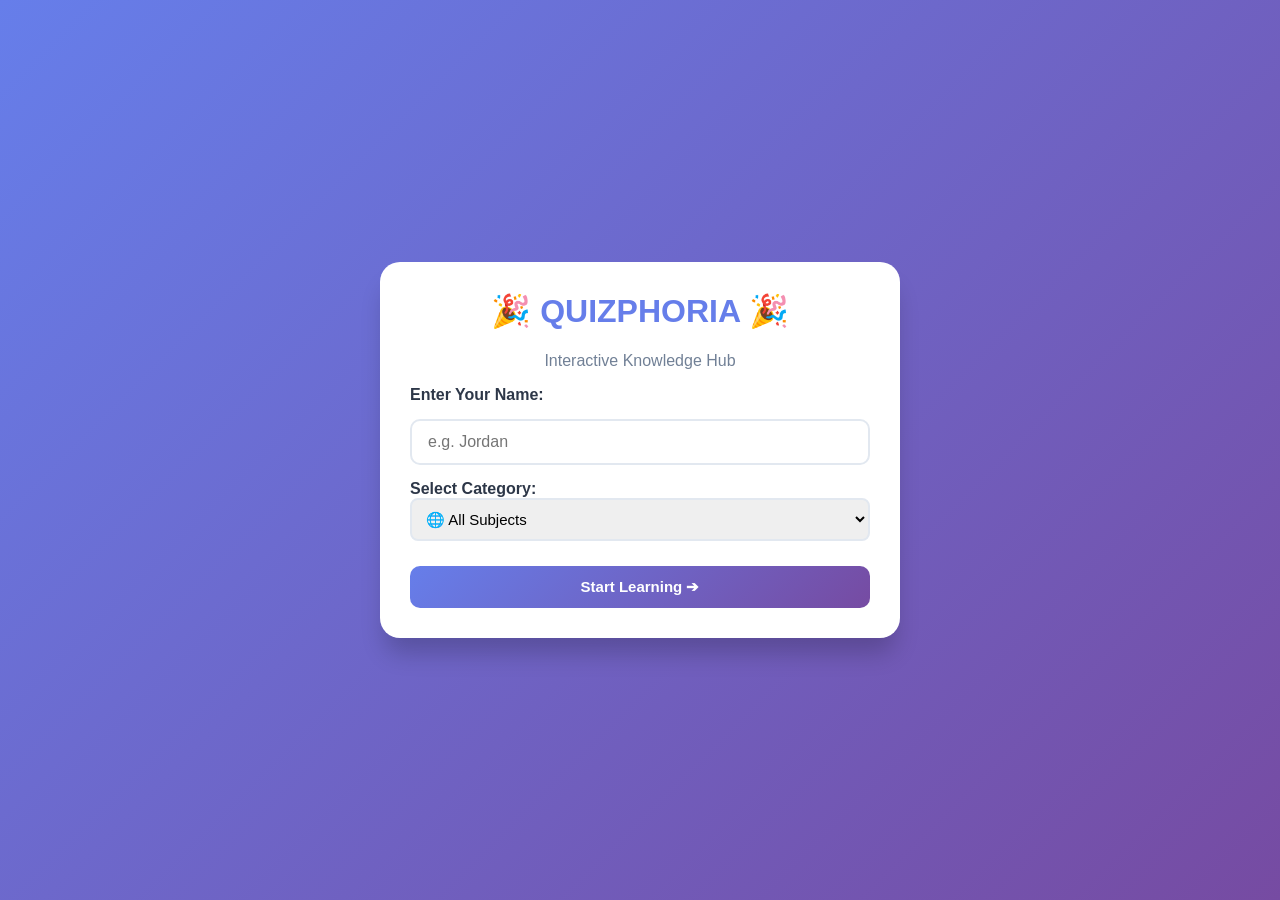
==== index.html @ 2cce536d "feat: initial commit for Quizphoria Learning Hub" ====
<!DOCTYPE html>
<html lang="en">
<head>
  <meta charset="UTF-8">
  <title>Quizphoria Learning Hub</title>
  <style>
    body {
      font-family: 'Segoe UI', Tahoma, Geneva, Verdana, sans-serif;
      background: linear-gradient(135deg, #667eea 0%, #764ba2 100%);
      display: flex;
      justify-content: center;
      align-items: center;
      min-height: 100vh;
      margin: 0;
      color: #2d3748;
    }
    .card {
      background: #ffffff;
      border-radius: 20px;
      box-shadow: 0 20px 25px -5px rgba(0,0,0,0.2);
      padding: 30px;
      max-width: 520px;
      width: 90%;
      box-sizing: border-box;
    }
    .header {
      display: flex;
      justify-content: space-between;
      align-items: center;
      margin-bottom: 15px;
    }
    .category-badge {
      background: #ebf8ff;
      color: #3182ce;
      font-size: 13px;
      font-weight: 700;
      padding: 6px 14px;
      border-radius: 20px;
      text-transform: uppercase;
    }
    .timer-badge {
      background: #fff5f5;
      color: #e53e3e;
      font-size: 14px;
      font-weight: 800;
      padding: 6px 14px;
      border-radius: 20px;
      border: 1px solid #feb2b2;
    }
    .progress-bar {
      height: 8px;
      background: #edf2f7;
      border-radius: 10px;
      overflow: hidden;
      margin-bottom: 20px;
    }
    .progress-fill {
      height: 100%;
      background: linear-gradient(90deg, #4299e1, #667eea);
      transition: width 0.3s;
    }
    .input-box {
      width: 100%;
      padding: 12px 16px;
      border: 2px solid #e2e8f0;
      border-radius: 10px;
      font-size: 16px;
      box-sizing: border-box;
      margin: 15px 0;
      outline: none;
    }
    .input-box:focus { border-color: #667eea; }
    .hint-box {
      background: #f7fafc;
      border-left: 4px solid #ecc94b;
      padding: 10px 14px;
      border-radius: 6px;
      font-size: 13.5px;
      color: #744210;
      margin-bottom: 15px;
    }
    .btn {
      background: linear-gradient(135deg, #667eea 0%, #764ba2 100%);
      color: white;
      border: none;
      padding: 12px 20px;
      border-radius: 10px;
      font-size: 15px;
      font-weight: 700;
      cursor: pointer;
      width: 100%;
      margin-top: 10px;
    }
    .prize-badge {
      background: linear-gradient(135deg, #ffed4a 0%, #ffb100 100%);
      color: #744210;
      font-weight: bold;
      padding: 12px;
      border-radius: 50px;
      text-align: center;
      margin: 15px 0;
    }
    .result-item {
      padding: 10px;
      border-radius: 8px;
      margin-bottom: 10px;
      font-size: 14px;
    }
    .correct-item { background: #f0fff4; border: 1px solid #c6f6d5; }
    .wrong-item { background: #fff5f5; border: 1px solid #fed7d7; }
    select {
      width: 100%;
      padding: 10px;
      border-radius: 8px;
      border: 2px solid #e2e8f0;
      margin-bottom: 15px;
      font-size: 15px;
    }
  </style>
</head>
<body>

  <div class="card" id="app"></div>

  <script>
    let questions = [];
    let currentIndex = 0;
    let userAnswers = [];
    let selectedCategory = 'All';
    let playerName = '';
    let timerInterval = null;
    let timeLeft = 10;

    function renderStart() {
      document.getElementById('app').innerHTML = `
        <h1 style="text-align: center; color: #667eea; margin-top:0;">🎉 QUIZPHORIA 🎉</h1>
        <p style="text-align: center; color: #718096;">Interactive Knowledge Hub</p>

        <label><b>Enter Your Name:</b></label>
        <input type="text" id="pName" class="input-box" placeholder="e.g. Jordan" value="${playerName}">

        <label><b>Select Category:</b></label>
        <select id="catSelect">
          <option value="All">🌐 All Subjects</option>
          <option value="Science">🧪 Science</option>
          <option value="Tech">💻 Tech & Coding</option>
          <option value="Math">🔢 Math</option>
        </select>

        <button class="btn" onclick="startQuiz()">Start Learning ➔</button>
      `;
    }

    async function startQuiz() {
      playerName = document.getElementById('pName').value || 'Anonymous Student';
      selectedCategory = document.getElementById('catSelect').value;

      const res = await fetch(`/api/questions?category=${selectedCategory}`);
      questions = await res.json();

      if (!questions || questions.length === 0) {
        alert('No questions found for this category!');
        return;
      }

      currentIndex = 0;
      userAnswers = [];
      renderQuestion();
    }

    function renderQuestion() {
      clearInterval(timerInterval);
      timeLeft = 10;

      if (currentIndex >= questions.length) {
        submitQuiz();
        return;
      }

      const q = questions[currentIndex];
      const progressPct = ((currentIndex) / questions.length) * 100;

      document.getElementById('app').innerHTML = `
        <div class="header">
          <span class="category-badge">${q.category}</span>
          <span class="timer-badge" id="timer">⏱️ 00:10</span>
        </div>

        <div class="progress-bar">
          <div class="progress-fill" style="width: ${progressPct}%"></div>
        </div>

        <h3>Question ${currentIndex + 1} of ${questions.length}</h3>
        <p style="font-size: 16px; line-height: 1.4;">${q.question}</p>

        <input type="text" id="ansInput" class="input-box" placeholder="Type your answer here..." autofocus>

        <div class="hint-box">💡 <b>Hint:</b> ${q.hint}</div>

        <button class="btn" onclick="nextQuestion()">Next Question ➔</button>
      `;

      document.getElementById('ansInput').addEventListener('keypress', function (e) {
        if (e.key === 'Enter') nextQuestion();
      });

      timerInterval = setInterval(() => {
        timeLeft--;
        document.getElementById('timer').innerText = `⏱️ 00:0${timeLeft}`;
        if (timeLeft <= 0) {
          clearInterval(timerInterval);
          nextQuestion();
        }
      }, 1000);
    }

    function nextQuestion() {
      clearInterval(timerInterval);
      const inputEl = document.getElementById('ansInput');
      const val = inputEl ? inputEl.value : '';
      userAnswers.push(val);
      currentIndex++;
      renderQuestion();
    }

    async function submitQuiz() {
      document.getElementById('app').innerHTML = `<h2 style="text-align: center;">Calculating Score...</h2>`;

      const res = await fetch('/api/submit', {
        method: 'POST',
        headers: { 'Content-Type': 'application/json' },
        body: JSON.stringify({
          playerName: playerName,
          answers: userAnswers,
          category: selectedCategory
        })
      });

      const data = await res.json();

      let resultsHTML = '';
      data.results.forEach((r, idx) => {
        resultsHTML += `
          <div class="result-item ${r.isCorrect ? 'correct-item' : 'wrong-item'}">
            <b>Q${idx + 1}: ${r.question}</b><br>
            Your answer: <i>${r.userAnswer || '(Timed out)'}</i> | Correct: <b>${r.correct}</b><br>
            <small>📖 ${r.explanation}</small>
          </div>
        `;
      });

      let leaderboardHTML = '';
      data.leaderboard.forEach((entry) => {
        leaderboardHTML += `<li><b>${entry.name}</b> - ${entry.score}/${entry.total} (${entry.date})</li>`;
      });

      document.getElementById('app').innerHTML = `
        <h2 style="text-align: center; margin-top:0;">🎯 QUIZ COMPLETE!</h2>
        <h1 style="text-align: center; color: #38a169; margin: 5px 0;">${data.score} / ${data.total}</h1>

        <div class="prize-badge">${data.prize}</div>

        <h3>Explanations:</h3>
        <div style="max-height: 180px; overflow-y: auto;">${resultsHTML}</div>

        <h3>🏆 Top Leaderboard:</h3>
        <ol style="font-size: 14px; padding-left: 20px;">${leaderboardHTML}</ol>

        <button class="btn" onclick="renderStart()">Take Another Quiz</button>
      `;
    }

    renderStart();
  </script>
</body>
</html>
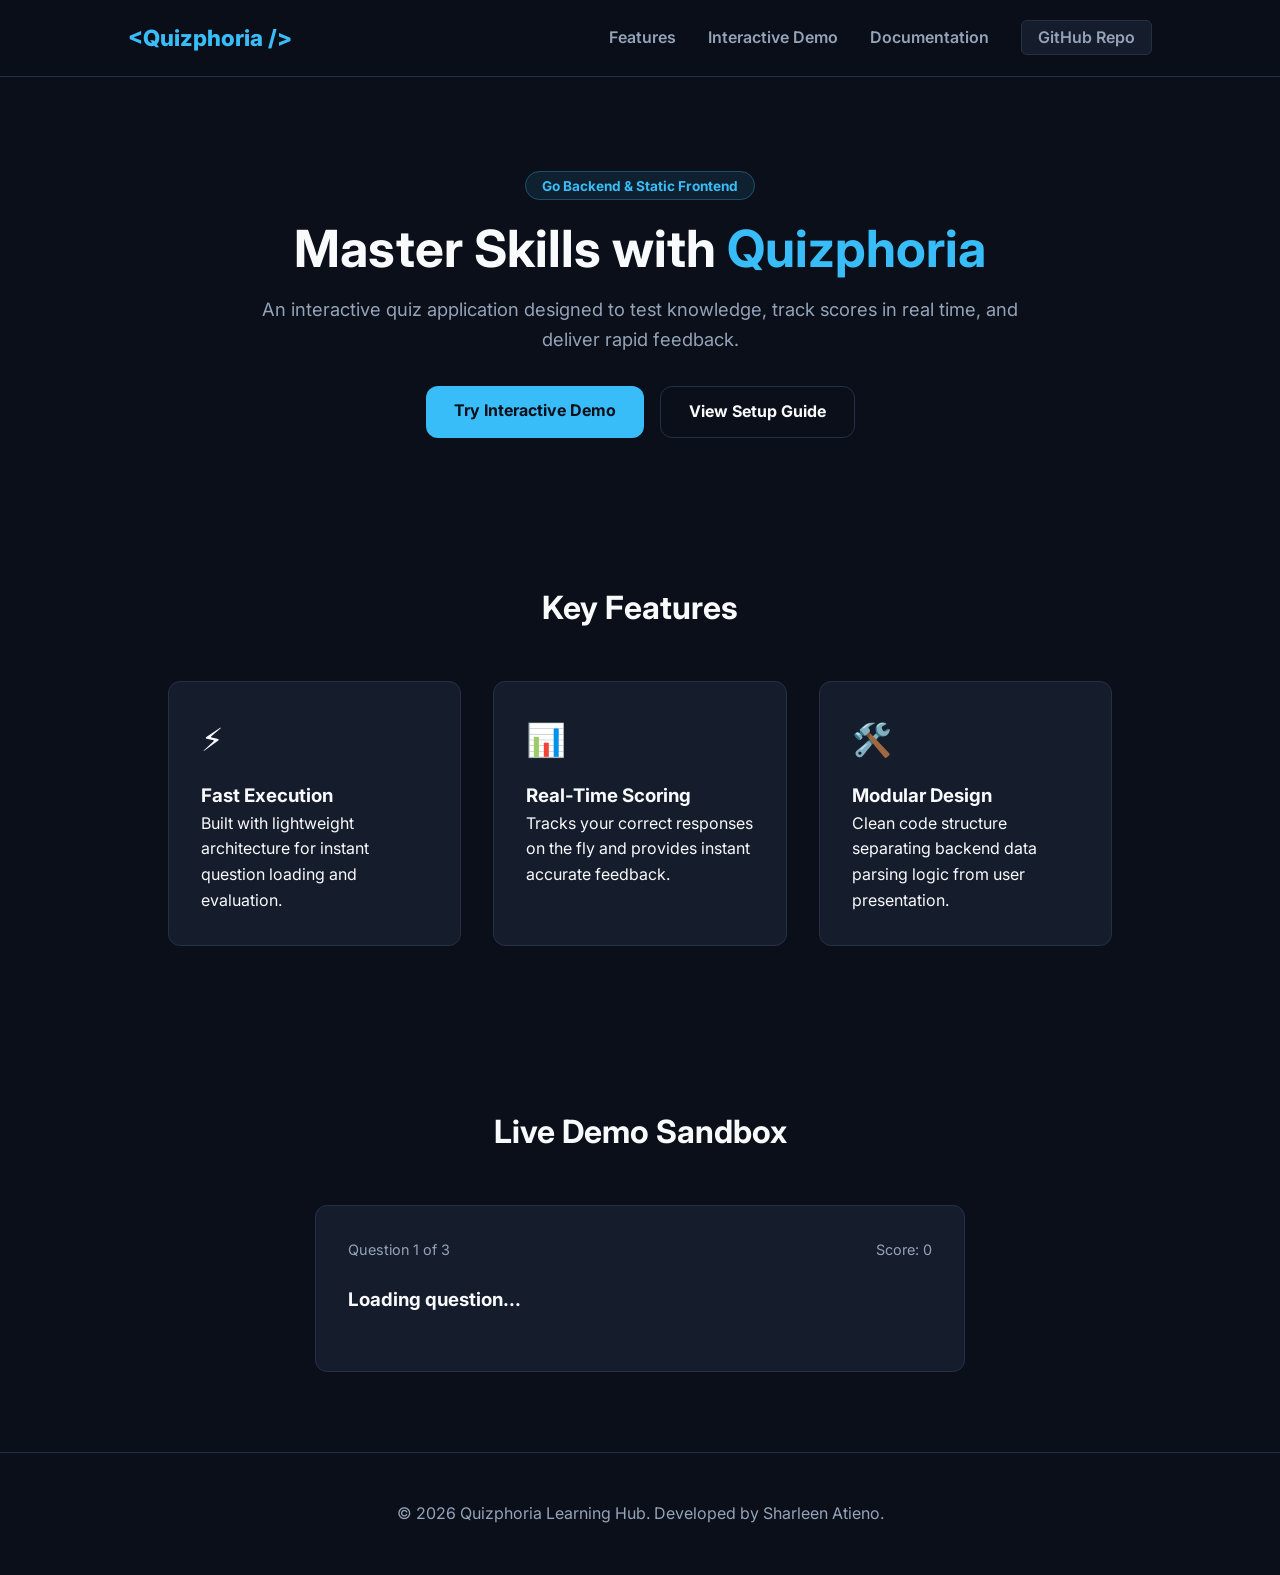
==== commit c21115f2: "feat: add static landing page with interactive demo" ====
--- a/index.html
+++ b/index.html
@@ -2,275 +2,85 @@
 <html lang="en">
 <head>
   <meta charset="UTF-8">
-  <title>Quizphoria Learning Hub</title>
-  <style>
-    body {
-      font-family: 'Segoe UI', Tahoma, Geneva, Verdana, sans-serif;
-      background: linear-gradient(135deg, #667eea 0%, #764ba2 100%);
-      display: flex;
-      justify-content: center;
-      align-items: center;
-      min-height: 100vh;
-      margin: 0;
-      color: #2d3748;
-    }
-    .card {
-      background: #ffffff;
-      border-radius: 20px;
-      box-shadow: 0 20px 25px -5px rgba(0,0,0,0.2);
-      padding: 30px;
-      max-width: 520px;
-      width: 90%;
-      box-sizing: border-box;
-    }
-    .header {
-      display: flex;
-      justify-content: space-between;
-      align-items: center;
-      margin-bottom: 15px;
-    }
-    .category-badge {
-      background: #ebf8ff;
-      color: #3182ce;
-      font-size: 13px;
-      font-weight: 700;
-      padding: 6px 14px;
-      border-radius: 20px;
-      text-transform: uppercase;
-    }
-    .timer-badge {
-      background: #fff5f5;
-      color: #e53e3e;
-      font-size: 14px;
-      font-weight: 800;
-      padding: 6px 14px;
-      border-radius: 20px;
-      border: 1px solid #feb2b2;
-    }
-    .progress-bar {
-      height: 8px;
-      background: #edf2f7;
-      border-radius: 10px;
-      overflow: hidden;
-      margin-bottom: 20px;
-    }
-    .progress-fill {
-      height: 100%;
-      background: linear-gradient(90deg, #4299e1, #667eea);
-      transition: width 0.3s;
-    }
-    .input-box {
-      width: 100%;
-      padding: 12px 16px;
-      border: 2px solid #e2e8f0;
-      border-radius: 10px;
-      font-size: 16px;
-      box-sizing: border-box;
-      margin: 15px 0;
-      outline: none;
-    }
-    .input-box:focus { border-color: #667eea; }
-    .hint-box {
-      background: #f7fafc;
-      border-left: 4px solid #ecc94b;
-      padding: 10px 14px;
-      border-radius: 6px;
-      font-size: 13.5px;
-      color: #744210;
-      margin-bottom: 15px;
-    }
-    .btn {
-      background: linear-gradient(135deg, #667eea 0%, #764ba2 100%);
-      color: white;
-      border: none;
-      padding: 12px 20px;
-      border-radius: 10px;
-      font-size: 15px;
-      font-weight: 700;
-      cursor: pointer;
-      width: 100%;
-      margin-top: 10px;
-    }
-    .prize-badge {
-      background: linear-gradient(135deg, #ffed4a 0%, #ffb100 100%);
-      color: #744210;
-      font-weight: bold;
-      padding: 12px;
-      border-radius: 50px;
-      text-align: center;
-      margin: 15px 0;
-    }
-    .result-item {
-      padding: 10px;
-      border-radius: 8px;
-      margin-bottom: 10px;
-      font-size: 14px;
-    }
-    .correct-item { background: #f0fff4; border: 1px solid #c6f6d5; }
-    .wrong-item { background: #fff5f5; border: 1px solid #fed7d7; }
-    select {
-      width: 100%;
-      padding: 10px;
-      border-radius: 8px;
-      border: 2px solid #e2e8f0;
-      margin-bottom: 15px;
-      font-size: 15px;
-    }
-  </style>
+  <meta name="viewport" content="width=device-width, initial-scale=1.0">
+  <title>Quizphoria Learning Hub | Go-Powered Quiz Engine</title>
+  <link rel="stylesheet" href="style.css">
+  <link href="https://fonts.googleapis.com/css2?family=Inter:wght@400;600;700;800&display=swap" rel="stylesheet">
 </head>
 <body>
 
-  <div class="card" id="app"></div>
+  <!-- Navigation -->
+  <nav class="navbar">
+    <div class="logo">&lt;Quizphoria /&gt;</div>
+    <ul class="nav-links">
+      <li><a href="#features">Features</a></li>
+      <li><a href="#demo">Interactive Demo</a></li>
+      <li><a href="#docs">Documentation</a></li>
+      <li><a href="https://github.com/atienosharzy-boop/quizphoria" target="_blank" class="btn-sm">GitHub Repo</a></li>
+    </ul>
+  </nav>
 
-  <script>
-    let questions = [];
-    let currentIndex = 0;
-    let userAnswers = [];
-    let selectedCategory = 'All';
-    let playerName = '';
-    let timerInterval = null;
-    let timeLeft = 10;
+  <!-- Hero Section -->
+  <header class="hero">
+    <div class="hero-content">
+      <span class="badge">Go Backend & Static Frontend</span>
+      <h1>Master Skills with <span class="highlight">Quizphoria</span></h1>
+      <p>An interactive quiz application designed to test knowledge, track scores in real time, and deliver rapid feedback.</p>
+      <div class="hero-btns">
+        <a href="#demo" class="btn btn-primary">Try Interactive Demo</a>
+        <a href="#docs" class="btn btn-outline">View Setup Guide</a>
+      </div>
+    </div>
+  </header>
 
-    function renderStart() {
-      document.getElementById('app').innerHTML = `
-        <h1 style="text-align: center; color: #667eea; margin-top:0;">🎉 QUIZPHORIA 🎉</h1>
-        <p style="text-align: center; color: #718096;">Interactive Knowledge Hub</p>
+  <!-- Features Section -->
+  <section class="section" id="features">
+    <h2 class="section-title">Key Features</h2>
+    <div class="grid">
+      <div class="card">
+        <div class="icon">⚡</div>
+        <h3>Fast Execution</h3>
+        <p>Built with lightweight architecture for instant question loading and evaluation.</p>
+      </div>
+      <div class="card">
+        <div class="icon">📊</div>
+        <h3>Real-Time Scoring</h3>
+        <p>Tracks your correct responses on the fly and provides instant accurate feedback.</p>
+      </div>
+      <div class="card">
+        <div class="icon">🛠️</div>
+        <h3>Modular Design</h3>
+        <p>Clean code structure separating backend data parsing logic from user presentation.</p>
+      </div>
+    </div>
+  </section>
 
-        <label><b>Enter Your Name:</b></label>
-        <input type="text" id="pName" class="input-box" placeholder="e.g. Jordan" value="${playerName}">
+  <!-- Interactive Demo Section -->
+  <section class="section" id="demo">
+    <h2 class="section-title">Live Demo Sandbox</h2>
+    <div class="quiz-container card">
+      <div id="quiz-box">
+        <div class="quiz-header">
+          <span id="question-number">Question 1 of 3</span>
+          <span id="score-display">Score: 0</span>
+        </div>
+        <h3 id="question-text">Loading question...</h3>
+        <div id="options-container" class="options-grid"></div>
+        <button id="next-btn" class="btn btn-primary" style="display: none; margin-top: 1.5rem;">Next Question</button>
+      </div>
+      <div id="result-box" style="display: none; text-align: center;">
+        <h3>Quiz Complete! 🎉</h3>
+        <p id="final-score" style="font-size: 1.5rem; margin: 1rem 0;"></p>
+        <button onclick="restartQuiz()" class="btn btn-primary">Try Again</button>
+      </div>
+    </div>
+  </section>
 
-        <label><b>Select Category:</b></label>
-        <select id="catSelect">
-          <option value="All">🌐 All Subjects</option>
-          <option value="Science">🧪 Science</option>
-          <option value="Tech">💻 Tech & Coding</option>
-          <option value="Math">🔢 Math</option>
-        </select>
+  <!-- Footer -->
+  <footer class="footer" id="docs">
+    <p>&copy; 2026 Quizphoria Learning Hub. Developed by Sharleen Atieno.</p>
+  </footer>
 
-        <button class="btn" onclick="startQuiz()">Start Learning ➔</button>
-      `;
-    }
-
-    async function startQuiz() {
-      playerName = document.getElementById('pName').value || 'Anonymous Student';
-      selectedCategory = document.getElementById('catSelect').value;
-
-      const res = await fetch(`/api/questions?category=${selectedCategory}`);
-      questions = await res.json();
-
-      if (!questions || questions.length === 0) {
-        alert('No questions found for this category!');
-        return;
-      }
-
-      currentIndex = 0;
-      userAnswers = [];
-      renderQuestion();
-    }
-
-    function renderQuestion() {
-      clearInterval(timerInterval);
-      timeLeft = 10;
-
-      if (currentIndex >= questions.length) {
-        submitQuiz();
-        return;
-      }
-
-      const q = questions[currentIndex];
-      const progressPct = ((currentIndex) / questions.length) * 100;
-
-      document.getElementById('app').innerHTML = `
-        <div class="header">
-          <span class="category-badge">${q.category}</span>
-          <span class="timer-badge" id="timer">⏱️ 00:10</span>
-        </div>
-
-        <div class="progress-bar">
-          <div class="progress-fill" style="width: ${progressPct}%"></div>
-        </div>
-
-        <h3>Question ${currentIndex + 1} of ${questions.length}</h3>
-        <p style="font-size: 16px; line-height: 1.4;">${q.question}</p>
-
-        <input type="text" id="ansInput" class="input-box" placeholder="Type your answer here..." autofocus>
-
-        <div class="hint-box">💡 <b>Hint:</b> ${q.hint}</div>
-
-        <button class="btn" onclick="nextQuestion()">Next Question ➔</button>
-      `;
-
-      document.getElementById('ansInput').addEventListener('keypress', function (e) {
-        if (e.key === 'Enter') nextQuestion();
-      });
-
-      timerInterval = setInterval(() => {
-        timeLeft--;
-        document.getElementById('timer').innerText = `⏱️ 00:0${timeLeft}`;
-        if (timeLeft <= 0) {
-          clearInterval(timerInterval);
-          nextQuestion();
-        }
-      }, 1000);
-    }
-
-    function nextQuestion() {
-      clearInterval(timerInterval);
-      const inputEl = document.getElementById('ansInput');
-      const val = inputEl ? inputEl.value : '';
-      userAnswers.push(val);
-      currentIndex++;
-      renderQuestion();
-    }
-
-    async function submitQuiz() {
-      document.getElementById('app').innerHTML = `<h2 style="text-align: center;">Calculating Score...</h2>`;
-
-      const res = await fetch('/api/submit', {
-        method: 'POST',
-        headers: { 'Content-Type': 'application/json' },
-        body: JSON.stringify({
-          playerName: playerName,
-          answers: userAnswers,
-          category: selectedCategory
-        })
-      });
-
-      const data = await res.json();
-
-      let resultsHTML = '';
-      data.results.forEach((r, idx) => {
-        resultsHTML += `
-          <div class="result-item ${r.isCorrect ? 'correct-item' : 'wrong-item'}">
-            <b>Q${idx + 1}: ${r.question}</b><br>
-            Your answer: <i>${r.userAnswer || '(Timed out)'}</i> | Correct: <b>${r.correct}</b><br>
-            <small>📖 ${r.explanation}</small>
-          </div>
-        `;
-      });
-
-      let leaderboardHTML = '';
-      data.leaderboard.forEach((entry) => {
-        leaderboardHTML += `<li><b>${entry.name}</b> - ${entry.score}/${entry.total} (${entry.date})</li>`;
-      });
-
-      document.getElementById('app').innerHTML = `
-        <h2 style="text-align: center; margin-top:0;">🎯 QUIZ COMPLETE!</h2>
-        <h1 style="text-align: center; color: #38a169; margin: 5px 0;">${data.score} / ${data.total}</h1>
-
-        <div class="prize-badge">${data.prize}</div>
-
-        <h3>Explanations:</h3>
-        <div style="max-height: 180px; overflow-y: auto;">${resultsHTML}</div>
-
-        <h3>🏆 Top Leaderboard:</h3>
-        <ol style="font-size: 14px; padding-left: 20px;">${leaderboardHTML}</ol>
-
-        <button class="btn" onclick="renderStart()">Take Another Quiz</button>
-      `;
-    }
-
-    renderStart();
-  </script>
+  <script src="script.js"></script>
 </body>
 </html>
--- a/style.css
+++ b/style.css
@@ -0,0 +1,226 @@
+:root {
+  --bg-color: #0b0f19;
+  --card-bg: #151c2c;
+  --text-main: #f8fafc;
+  --text-muted: #94a3b8;
+  --accent: #38bdf8;
+  --accent-success: #4ade80;
+  --accent-error: #f87171;
+  --border-color: #243048;
+  --radius: 12px;
+  --font: 'Inter', system-ui, sans-serif;
+}
+
+* {
+  margin: 0;
+  padding: 0;
+  box-sizing: border-box;
+}
+
+body {
+  background-color: var(--bg-color);
+  color: var(--text-main);
+  font-family: var(--font);
+  line-height: 1.6;
+}
+
+.navbar {
+  display: flex;
+  justify-content: space-between;
+  align-items: center;
+  padding: 1.25rem 10%;
+  background: rgba(11, 15, 25, 0.9);
+  backdrop-filter: blur(10px);
+  position: sticky;
+  top: 0;
+  z-index: 100;
+  border-bottom: 1px solid var(--border-color);
+}
+
+.logo {
+  font-size: 1.4rem;
+  font-weight: 800;
+  color: var(--accent);
+}
+
+.nav-links {
+  display: flex;
+  list-style: none;
+  gap: 2rem;
+  align-items: center;
+}
+
+.nav-links a {
+  color: var(--text-muted);
+  text-decoration: none;
+  font-weight: 600;
+  transition: 0.3s;
+}
+
+.nav-links a:hover {
+  color: var(--accent);
+}
+
+.hero {
+  padding: 6rem 10% 4rem;
+  text-align: center;
+  display: flex;
+  justify-content: center;
+}
+
+.hero-content {
+  max-width: 800px;
+}
+
+.badge {
+  background: rgba(56, 189, 248, 0.1);
+  color: var(--accent);
+  padding: 0.35rem 1rem;
+  border-radius: 20px;
+  font-size: 0.85rem;
+  font-weight: 700;
+  border: 1px solid rgba(56, 189, 248, 0.3);
+}
+
+.hero h1 {
+  font-size: 3.2rem;
+  margin: 1.2rem 0 1rem;
+  line-height: 1.2;
+}
+
+.highlight {
+  color: var(--accent);
+}
+
+.hero p {
+  color: var(--text-muted);
+  font-size: 1.15rem;
+  margin-bottom: 2rem;
+}
+
+.hero-btns {
+  display: flex;
+  gap: 1rem;
+  justify-content: center;
+}
+
+.btn {
+  padding: 0.75rem 1.75rem;
+  border-radius: var(--radius);
+  text-decoration: none;
+  font-weight: 700;
+  cursor: pointer;
+  border: none;
+  transition: 0.3s;
+}
+
+.btn-primary {
+  background: var(--accent);
+  color: var(--bg-color);
+}
+
+.btn-primary:hover {
+  background: #0284c7;
+}
+
+.btn-outline {
+  border: 1px solid var(--border-color);
+  color: var(--text-main);
+}
+
+.btn-outline:hover {
+  border-color: var(--accent);
+  color: var(--accent);
+}
+
+.btn-sm {
+  background: var(--card-bg);
+  border: 1px solid var(--border-color);
+  padding: 0.4rem 1rem;
+  border-radius: 6px;
+}
+
+.section {
+  padding: 5rem 10%;
+  max-width: 1200px;
+  margin: 0 auto;
+}
+
+.section-title {
+  font-size: 2rem;
+  text-align: center;
+  margin-bottom: 3rem;
+}
+
+.grid {
+  display: grid;
+  grid-template-columns: repeat(auto-fit, minmax(280px, 1fr));
+  gap: 2rem;
+}
+
+.card {
+  background: var(--card-bg);
+  border: 1px solid var(--border-color);
+  border-radius: var(--radius);
+  padding: 2rem;
+}
+
+.icon {
+  font-size: 2rem;
+  margin-bottom: 1rem;
+}
+
+.quiz-container {
+  max-width: 650px;
+  margin: 0 auto;
+}
+
+.quiz-header {
+  display: flex;
+  justify-content: space-between;
+  color: var(--text-muted);
+  font-size: 0.9rem;
+  margin-bottom: 1.5rem;
+}
+
+.options-grid {
+  display: grid;
+  gap: 1rem;
+  margin-top: 1.5rem;
+}
+
+.option-btn {
+  background: rgba(255, 255, 255, 0.03);
+  border: 1px solid var(--border-color);
+  color: var(--text-main);
+  padding: 1rem;
+  border-radius: 8px;
+  text-align: left;
+  cursor: pointer;
+  font-size: 1rem;
+  transition: 0.2s;
+}
+
+.option-btn:hover:not([disabled]) {
+  border-color: var(--accent);
+  background: rgba(56, 189, 248, 0.05);
+}
+
+.option-btn.correct {
+  background: rgba(74, 222, 128, 0.15) !important;
+  border-color: var(--accent-success) !important;
+  color: var(--accent-success);
+}
+
+.option-btn.incorrect {
+  background: rgba(248, 113, 113, 0.15) !important;
+  border-color: var(--accent-error) !important;
+  color: var(--accent-error);
+}
+
+.footer {
+  text-align: center;
+  padding: 3rem 10%;
+  border-top: 1px solid var(--border-color);
+  color: var(--text-muted);
+}
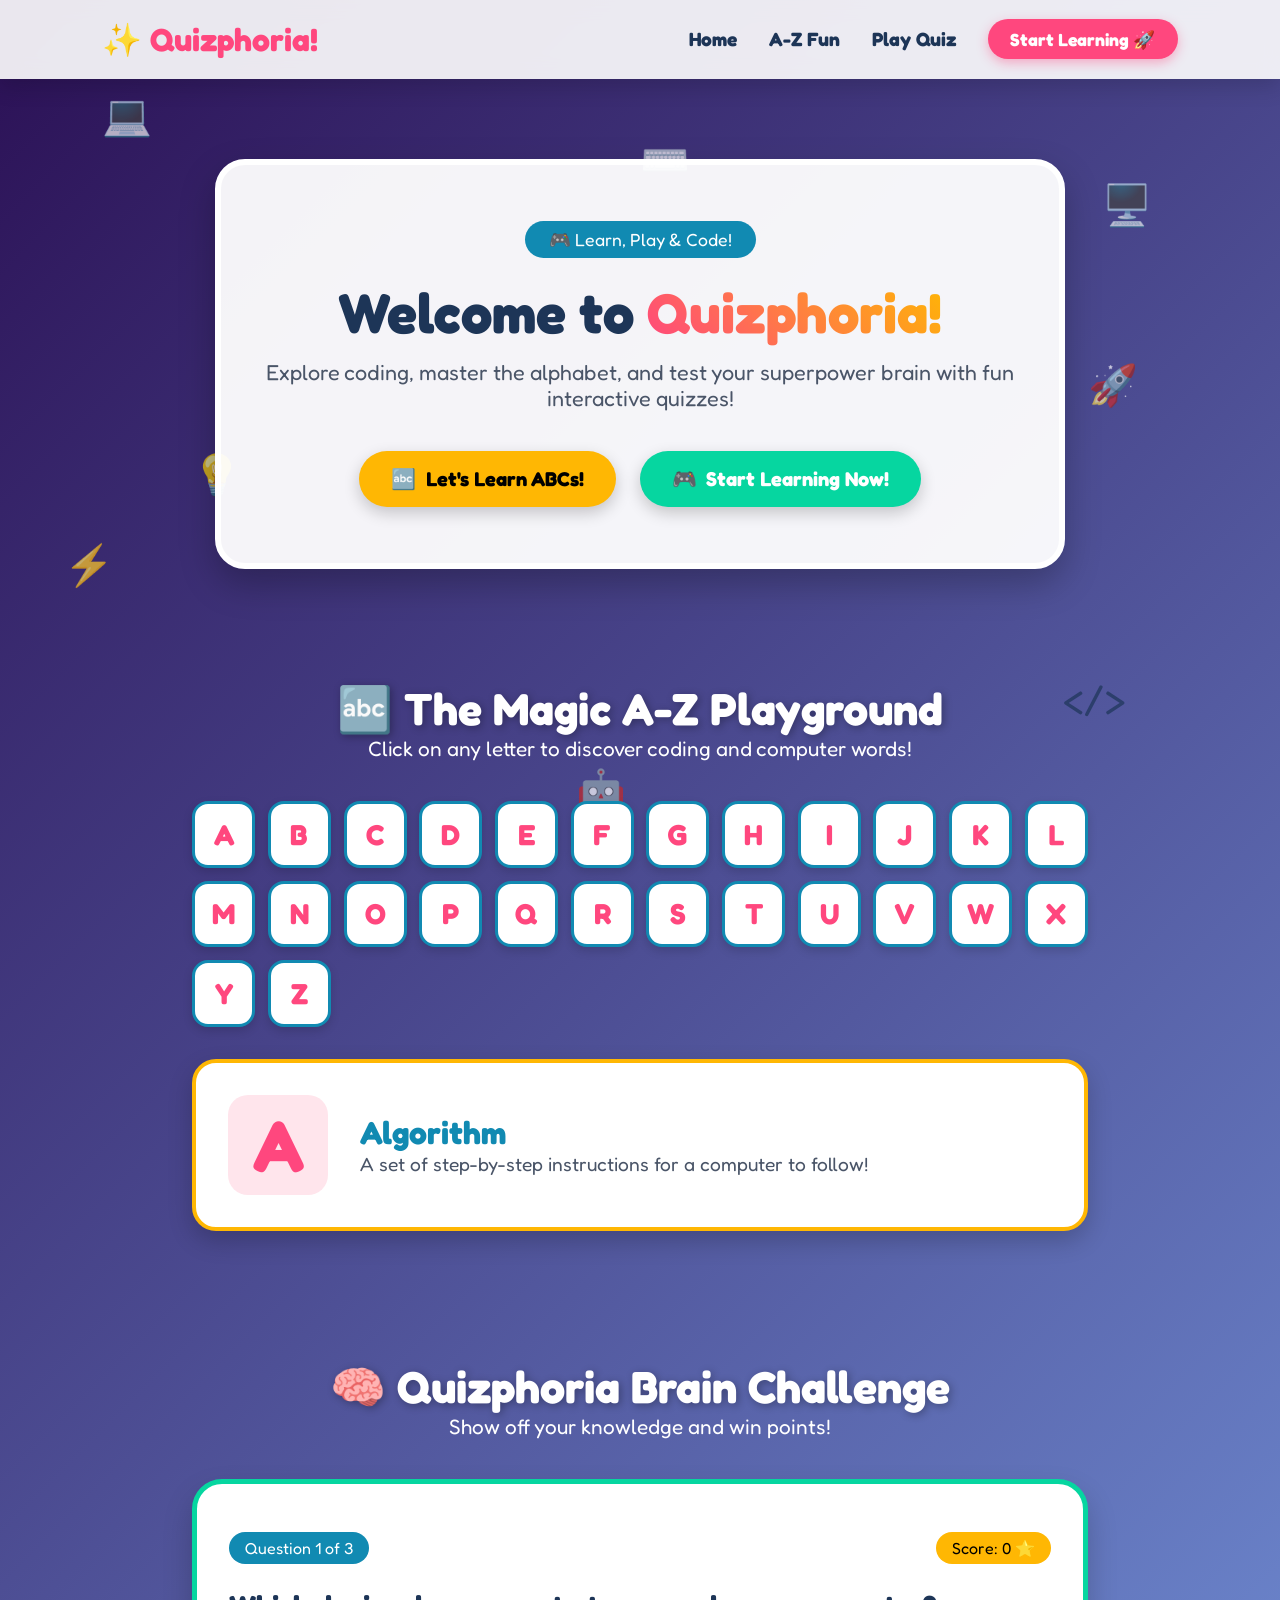
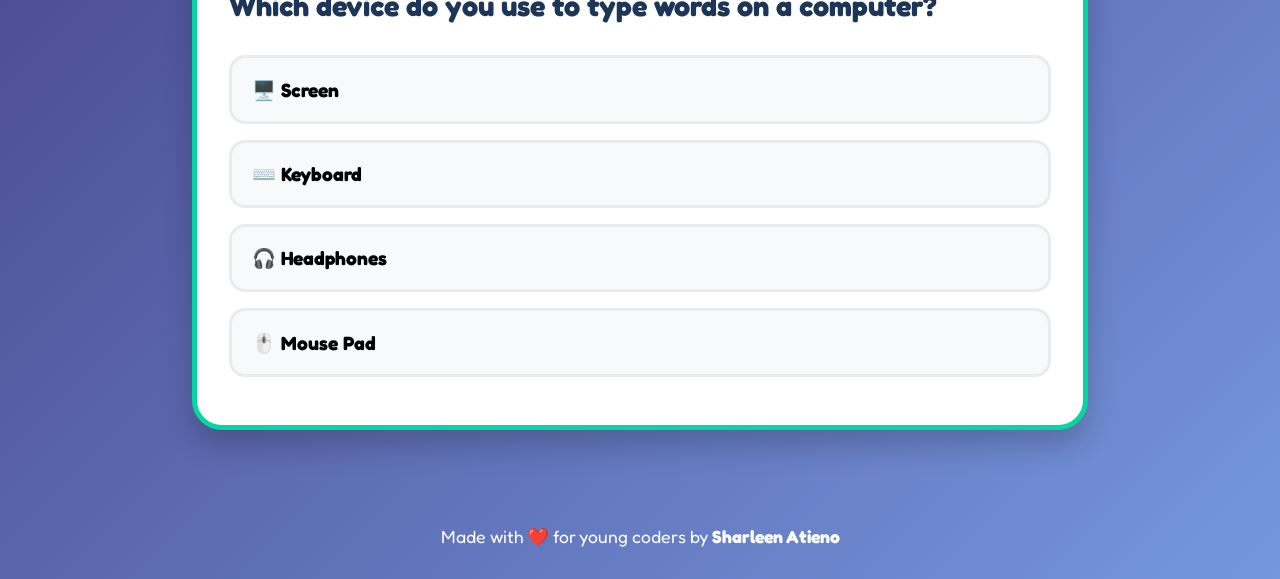
==== commit 12a3f944: "style: overhaul Quizphoria to playful kid-friendly theme with A-Z explorer and floating animations" ====
--- a/index.html
+++ b/index.html
@@ -3,84 +3,106 @@
 <head>
   <meta charset="UTF-8">
   <meta name="viewport" content="width=device-width, initial-scale=1.0">
-  <title>Quizphoria Learning Hub | Go-Powered Quiz Engine</title>
+  <title>Quizphoria Learning Hub | Wonder World</title>
   <link rel="stylesheet" href="style.css">
-  <link href="https://fonts.googleapis.com/css2?family=Inter:wght@400;600;700;800&display=swap" rel="stylesheet">
+  <link href="https://fonts.googleapis.com/css2?family=Fredoka:wght@400;600;700&family=Nunito:wght@700;900&display=swap" rel="stylesheet">
 </head>
 <body>
 
-  <!-- Navigation -->
+  <!-- Animated Floating Coding Elements in Background -->
+  <div class="floating-bg">
+    <div class="floating-item item-1">💻</div>
+    <div class="floating-item item-2">🖥️</div>
+    <div class="floating-item item-3">⚡</div>
+    <div class="floating-item item-4">&lt;/&gt;</div>
+    <div class="floating-item item-5">🚀</div>
+    <div class="floating-item item-6">🤖</div>
+    <div class="floating-item item-7">⌨️</div>
+    <div class="floating-item item-8">💡</div>
+  </div>
+
+  <!-- Colorful Navigation -->
   <nav class="navbar">
-    <div class="logo">&lt;Quizphoria /&gt;</div>
+    <div class="logo">✨ Quizphoria!</div>
     <ul class="nav-links">
-      <li><a href="#features">Features</a></li>
-      <li><a href="#demo">Interactive Demo</a></li>
-      <li><a href="#docs">Documentation</a></li>
-      <li><a href="https://github.com/atienosharzy-boop/quizphoria" target="_blank" class="btn-sm">GitHub Repo</a></li>
+      <li><a href="#hero">Home</a></li>
+      <li><a href="#alphabet">A-Z Fun</a></li>
+      <li><a href="#quiz">Play Quiz</a></li>
+      <li><button onclick="scrollToSection('quiz')" class="nav-btn">Start Learning 🚀</button></li>
     </ul>
   </nav>
 
-  <!-- Hero Section -->
-  <header class="hero">
-    <div class="hero-content">
-      <span class="badge">Go Backend & Static Frontend</span>
-      <h1>Master Skills with <span class="highlight">Quizphoria</span></h1>
-      <p>An interactive quiz application designed to test knowledge, track scores in real time, and deliver rapid feedback.</p>
-      <div class="hero-btns">
-        <a href="#demo" class="btn btn-primary">Try Interactive Demo</a>
-        <a href="#docs" class="btn btn-outline">View Setup Guide</a>
+  <!-- Big Magical Hero Section -->
+  <header class="hero" id="hero">
+    <div class="hero-card">
+      <div class="hero-badge">🎮 Learn, Play & Code!</div>
+      <h1>Welcome to <span class="sparkle-text">Quizphoria!</span></h1>
+      <p>Explore coding, master the alphabet, and test your superpower brain with fun interactive quizzes!</p>
+      
+      <div class="hero-actions">
+        <button onclick="scrollToSection('alphabet')" class="action-btn btn-yellow">
+          <span class="btn-icon">🔤</span> Let's Learn ABCs!
+        </button>
+        <button onclick="scrollToSection('quiz')" class="action-btn btn-green">
+          <span class="btn-icon">🎮</span> Start Learning Now!
+        </button>
       </div>
     </div>
   </header>
 
-  <!-- Features Section -->
-  <section class="section" id="features">
-    <h2 class="section-title">Key Features</h2>
-    <div class="grid">
-      <div class="card">
-        <div class="icon">⚡</div>
-        <h3>Fast Execution</h3>
-        <p>Built with lightweight architecture for instant question loading and evaluation.</p>
-      </div>
-      <div class="card">
-        <div class="icon">📊</div>
-        <h3>Real-Time Scoring</h3>
-        <p>Tracks your correct responses on the fly and provides instant accurate feedback.</p>
-      </div>
-      <div class="card">
-        <div class="icon">🛠️</div>
-        <h3>Modular Design</h3>
-        <p>Clean code structure separating backend data parsing logic from user presentation.</p>
+  <!-- Interactive A-Z Alphabet Explorer Section -->
+  <section class="section" id="alphabet">
+    <div class="section-header">
+      <h2>🔤 The Magic A-Z Playground</h2>
+      <p>Click on any letter to discover coding and computer words!</p>
+    </div>
+    
+    <div class="alphabet-grid" id="alphabet-grid">
+      <!-- Letters A-Z will be dynamically generated by JS -->
+    </div>
+
+    <!-- Interactive Letter Popup Display -->
+    <div class="alphabet-display-card" id="alphabet-card">
+      <div class="display-letter" id="card-letter">A</div>
+      <div class="display-info">
+        <h3 id="card-word">Click a letter above!</h3>
+        <p id="card-desc">Discover fun words from A to Z.</p>
       </div>
     </div>
   </section>
 
-  <!-- Interactive Demo Section -->
-  <section class="section" id="demo">
-    <h2 class="section-title">Live Demo Sandbox</h2>
-    <div class="quiz-container card">
-      <div id="quiz-box">
-        <div class="quiz-header">
-          <span id="question-number">Question 1 of 3</span>
-          <span id="score-display">Score: 0</span>
+  <!-- Live Playful Quiz Section -->
+  <section class="section" id="quiz">
+    <div class="section-header">
+      <h2>🧠 Quizphoria Brain Challenge</h2>
+      <p>Show off your knowledge and win points!</p>
+    </div>
+
+    <div class="quiz-box">
+      <div id="quiz-playable">
+        <div class="quiz-top">
+          <span id="q-num" class="quiz-badge">Question 1 of 3</span>
+          <span id="score-num" class="quiz-badge score-badge">Score: 0 ⭐</span>
         </div>
-        <h3 id="question-text">Loading question...</h3>
-        <div id="options-container" class="options-grid"></div>
-        <button id="next-btn" class="btn btn-primary" style="display: none; margin-top: 1.5rem;">Next Question</button>
+        <h3 id="q-text" class="question-title">Loading your question...</h3>
+        <div id="options-grid" class="options-container"></div>
+        <button id="next-btn" class="action-btn btn-yellow" style="display: none; margin-top: 2rem;">Next Question ➔</button>
       </div>
-      <div id="result-box" style="display: none; text-align: center;">
-        <h3>Quiz Complete! 🎉</h3>
-        <p id="final-score" style="font-size: 1.5rem; margin: 1rem 0;"></p>
-        <button onclick="restartQuiz()" class="btn btn-primary">Try Again</button>
+
+      <div id="quiz-finished" style="display: none; text-align: center;">
+        <div style="font-size: 4rem;">🏆</div>
+        <h3>Super Job! You Finished!</h3>
+        <p id="final-score-text" class="final-score"></p>
+        <button onclick="resetQuiz()" class="action-btn btn-green">Play Again 🔄</button>
       </div>
     </div>
   </section>
 
-  <!-- Footer -->
-  <footer class="footer" id="docs">
-    <p>&copy; 2026 Quizphoria Learning Hub. Developed by Sharleen Atieno.</p>
+  <footer class="footer">
+    <p>Made with ❤️ for young coders by <strong>Sharleen Atieno</strong></p>
   </footer>
 
   <script src="script.js"></script>
 </body>
 </html>
+
--- a/style.css
+++ b/style.css
@@ -1,14 +1,12 @@
 :root {
-  --bg-color: #0b0f19;
-  --card-bg: #151c2c;
-  --text-main: #f8fafc;
-  --text-muted: #94a3b8;
-  --accent: #38bdf8;
-  --accent-success: #4ade80;
-  --accent-error: #f87171;
-  --border-color: #243048;
-  --radius: 12px;
-  --font: 'Inter', system-ui, sans-serif;
+  --bg-gradient: linear-gradient(135deg, #2b1055 0%, #7597de 100%);
+  --card-bg: rgba(255, 255, 255, 0.95);
+  --primary-pink: #ff477e;
+  --primary-yellow: #ffb703;
+  --primary-green: #06d6a0;
+  --primary-blue: #118ab2;
+  --text-dark: #1d3557;
+  --font-fun: 'Fredoka', 'Nunito', sans-serif;
 }
 
 * {
@@ -18,29 +16,65 @@
 }
 
 body {
-  background-color: var(--bg-color);
-  color: var(--text-main);
-  font-family: var(--font);
-  line-height: 1.6;
-}
-
+  background: var(--bg-gradient);
+  font-family: var(--font-fun);
+  color: var(--text-dark);
+  min-height: 100vh;
+  overflow-x: hidden;
+  position: relative;
+}
+
+/* --- FLOATING COMPUTERS & CODING BACKGROUND --- */
+.floating-bg {
+  position: fixed;
+  top: 0;
+  left: 0;
+  width: 100%;
+  height: 100%;
+  pointer-events: none;
+  z-index: 0;
+}
+
+.floating-item {
+  position: absolute;
+  font-size: 2.5rem;
+  opacity: 0.7;
+  animation: floatAround 12s infinite ease-in-out alternate;
+}
+
+.item-1 { top: 10%; left: 8%; animation-delay: 0s; }
+.item-2 { top: 20%; right: 10%; animation-delay: 2s; }
+.item-3 { top: 60%; left: 5%; animation-delay: 4s; }
+.item-4 { top: 75%; right: 12%; animation-delay: 1s; }
+.item-5 { top: 40%; left: 85%; animation-delay: 3s; }
+.item-6 { top: 85%; left: 45%; animation-delay: 5s; }
+.item-7 { top: 15%; left: 50%; animation-delay: 2.5s; }
+.item-8 { top: 50%; left: 15%; animation-delay: 3.5s; }
+
+@keyframes floatAround {
+  0% { transform: translateY(0px) rotate(0deg) scale(1); }
+  50% { transform: translateY(-35px) rotate(15deg) scale(1.15); }
+  100% { transform: translateY(20px) rotate(-10deg) scale(0.95); }
+}
+
+/* --- NAVBAR --- */
 .navbar {
   display: flex;
   justify-content: space-between;
   align-items: center;
-  padding: 1.25rem 10%;
-  background: rgba(11, 15, 25, 0.9);
+  padding: 1.2rem 8%;
+  background: rgba(255, 255, 255, 0.9);
   backdrop-filter: blur(10px);
   position: sticky;
   top: 0;
   z-index: 100;
-  border-bottom: 1px solid var(--border-color);
+  box-shadow: 0 8px 20px rgba(0,0,0,0.15);
 }
 
 .logo {
-  font-size: 1.4rem;
-  font-weight: 800;
-  color: var(--accent);
+  font-size: 2rem;
+  font-weight: 700;
+  color: var(--primary-pink);
 }
 
 .nav-links {
@@ -51,176 +85,274 @@
 }
 
 .nav-links a {
-  color: var(--text-muted);
   text-decoration: none;
-  font-weight: 600;
-  transition: 0.3s;
+  color: var(--text-dark);
+  font-size: 1.2rem;
+  font-weight: 700;
+  transition: transform 0.2s;
 }
 
 .nav-links a:hover {
-  color: var(--accent);
-}
-
+  transform: scale(1.1);
+  color: var(--primary-pink);
+}
+
+.nav-btn {
+  background: var(--primary-pink);
+  color: white;
+  border: none;
+  padding: 0.6rem 1.4rem;
+  font-size: 1.1rem;
+  font-family: var(--font-fun);
+  font-weight: 700;
+  border-radius: 50px;
+  cursor: pointer;
+  box-shadow: 0 4px 12px rgba(255, 71, 126, 0.4);
+  transition: transform 0.2s;
+}
+
+.nav-btn:hover {
+  transform: scale(1.08);
+}
+
+/* --- HERO SECTION --- */
 .hero {
-  padding: 6rem 10% 4rem;
+  padding: 5rem 8% 3rem;
+  display: flex;
+  justify-content: center;
+  position: relative;
+  z-index: 1;
+}
+
+.hero-card {
+  background: var(--card-bg);
+  border-radius: 30px;
+  padding: 3.5rem 2.5rem;
+  max-width: 850px;
   text-align: center;
-  display: flex;
+  box-shadow: 0 15px 35px rgba(0,0,0,0.25);
+  border: 6px solid #fff;
+}
+
+.hero-badge {
+  display: inline-block;
+  background: var(--primary-blue);
+  color: white;
+  padding: 0.5rem 1.5rem;
+  border-radius: 50px;
+  font-size: 1.1rem;
+  margin-bottom: 1.5rem;
+}
+
+.hero h1 {
+  font-size: 3.5rem;
+  line-height: 1.1;
+  margin-bottom: 1rem;
+}
+
+.sparkle-text {
+  color: var(--primary-pink);
+  background: linear-gradient(45deg, #ff477e, #ffb703);
+  -webkit-background-clip: text;
+  -webkit-text-fill-color: transparent;
+}
+
+.hero p {
+  font-size: 1.35rem;
+  color: #4a5568;
+  margin-bottom: 2.5rem;
+}
+
+.hero-actions {
+  display: flex;
+  gap: 1.5rem;
   justify-content: center;
-}
-
-.hero-content {
-  max-width: 800px;
-}
-
-.badge {
-  background: rgba(56, 189, 248, 0.1);
-  color: var(--accent);
-  padding: 0.35rem 1rem;
+  flex-wrap: wrap;
+}
+
+.action-btn {
+  padding: 1rem 2rem;
+  border-radius: 50px;
+  border: none;
+  font-size: 1.25rem;
+  font-family: var(--font-fun);
+  font-weight: 700;
+  cursor: pointer;
+  transition: all 0.2s ease-in-out;
+  box-shadow: 0 6px 16px rgba(0,0,0,0.2);
+  display: inline-flex;
+  align-items: center;
+  gap: 0.6rem;
+}
+
+.action-btn:hover {
+  transform: translateY(-4px) scale(1.05);
+}
+
+.btn-yellow { background: var(--primary-yellow); color: #000; }
+.btn-green { background: var(--primary-green); color: #fff; }
+
+/* --- SECTIONS --- */
+.section {
+  padding: 4rem 8%;
+  position: relative;
+  z-index: 1;
+  max-width: 1100px;
+  margin: 0 auto;
+}
+
+.section-header {
+  text-align: center;
+  color: white;
+  margin-bottom: 2.5rem;
+}
+
+.section-header h2 {
+  font-size: 2.8rem;
+  text-shadow: 2px 2px 8px rgba(0,0,0,0.3);
+}
+
+.section-header p {
+  font-size: 1.3rem;
+}
+
+/* --- ALPHABET GRID --- */
+.alphabet-grid {
+  display: grid;
+  grid-template-columns: repeat(auto-fit, minmax(60px, 1fr));
+  gap: 0.8rem;
+  margin-bottom: 2rem;
+}
+
+.letter-btn {
+  background: white;
+  border: 3px solid var(--primary-blue);
+  color: var(--primary-pink);
+  font-family: var(--font-fun);
+  font-size: 1.8rem;
+  font-weight: 700;
+  padding: 0.8rem 0;
+  border-radius: 16px;
+  cursor: pointer;
+  box-shadow: 0 4px 10px rgba(0,0,0,0.15);
+  transition: all 0.2s;
+}
+
+.letter-btn:hover {
+  background: var(--primary-yellow);
+  color: black;
+  transform: scale(1.15) rotate(-5deg);
+}
+
+.alphabet-display-card {
+  background: white;
+  border-radius: 24px;
+  padding: 2rem;
+  display: flex;
+  align-items: center;
+  gap: 2rem;
+  box-shadow: 0 10px 25px rgba(0,0,0,0.2);
+  border: 4px solid var(--primary-yellow);
+}
+
+.display-letter {
+  font-size: 4.5rem;
+  font-weight: 900;
+  color: var(--primary-pink);
+  background: #ffe5ec;
+  width: 100px;
+  height: 100px;
+  display: flex;
+  align-items: center;
+  justify-content: center;
   border-radius: 20px;
-  font-size: 0.85rem;
-  font-weight: 700;
-  border: 1px solid rgba(56, 189, 248, 0.3);
-}
-
-.hero h1 {
-  font-size: 3.2rem;
-  margin: 1.2rem 0 1rem;
-  line-height: 1.2;
-}
-
-.highlight {
-  color: var(--accent);
-}
-
-.hero p {
-  color: var(--text-muted);
-  font-size: 1.15rem;
+}
+
+.display-info h3 {
+  font-size: 2rem;
+  color: var(--primary-blue);
+}
+
+.display-info p {
+  font-size: 1.2rem;
+  color: #4a5568;
+}
+
+/* --- QUIZ BOX --- */
+.quiz-box {
+  background: white;
+  border-radius: 30px;
+  padding: 3rem 2rem;
+  box-shadow: 0 15px 30px rgba(0,0,0,0.2);
+  border: 5px solid var(--primary-green);
+}
+
+.quiz-top {
+  display: flex;
+  justify-content: space-between;
+  margin-bottom: 1.5rem;
+}
+
+.quiz-badge {
+  background: var(--primary-blue);
+  color: white;
+  padding: 0.4rem 1rem;
+  border-radius: 20px;
+  font-size: 1rem;
+}
+
+.score-badge {
+  background: var(--primary-yellow);
+  color: black;
+}
+
+.question-title {
+  font-size: 1.8rem;
   margin-bottom: 2rem;
 }
 
-.hero-btns {
-  display: flex;
-  gap: 1rem;
-  justify-content: center;
-}
-
-.btn {
-  padding: 0.75rem 1.75rem;
-  border-radius: var(--radius);
-  text-decoration: none;
-  font-weight: 700;
-  cursor: pointer;
-  border: none;
-  transition: 0.3s;
-}
-
-.btn-primary {
-  background: var(--accent);
-  color: var(--bg-color);
-}
-
-.btn-primary:hover {
-  background: #0284c7;
-}
-
-.btn-outline {
-  border: 1px solid var(--border-color);
-  color: var(--text-main);
-}
-
-.btn-outline:hover {
-  border-color: var(--accent);
-  color: var(--accent);
-}
-
-.btn-sm {
-  background: var(--card-bg);
-  border: 1px solid var(--border-color);
-  padding: 0.4rem 1rem;
-  border-radius: 6px;
-}
-
-.section {
-  padding: 5rem 10%;
-  max-width: 1200px;
-  margin: 0 auto;
-}
-
-.section-title {
-  font-size: 2rem;
-  text-align: center;
-  margin-bottom: 3rem;
-}
-
-.grid {
-  display: grid;
-  grid-template-columns: repeat(auto-fit, minmax(280px, 1fr));
-  gap: 2rem;
-}
-
-.card {
-  background: var(--card-bg);
-  border: 1px solid var(--border-color);
-  border-radius: var(--radius);
-  padding: 2rem;
-}
-
-.icon {
-  font-size: 2rem;
-  margin-bottom: 1rem;
-}
-
-.quiz-container {
-  max-width: 650px;
-  margin: 0 auto;
-}
-
-.quiz-header {
-  display: flex;
-  justify-content: space-between;
-  color: var(--text-muted);
-  font-size: 0.9rem;
-  margin-bottom: 1.5rem;
-}
-
-.options-grid {
+.options-container {
   display: grid;
   gap: 1rem;
-  margin-top: 1.5rem;
-}
-
-.option-btn {
-  background: rgba(255, 255, 255, 0.03);
-  border: 1px solid var(--border-color);
-  color: var(--text-main);
-  padding: 1rem;
-  border-radius: 8px;
+}
+
+.opt-btn {
+  background: #f8f9fa;
+  border: 3px solid #e9ecef;
+  border-radius: 16px;
+  padding: 1.2rem;
+  font-size: 1.2rem;
+  font-family: var(--font-fun);
+  font-weight: 700;
   text-align: left;
   cursor: pointer;
-  font-size: 1rem;
-  transition: 0.2s;
-}
-
-.option-btn:hover:not([disabled]) {
-  border-color: var(--accent);
-  background: rgba(56, 189, 248, 0.05);
-}
-
-.option-btn.correct {
-  background: rgba(74, 222, 128, 0.15) !important;
-  border-color: var(--accent-success) !important;
-  color: var(--accent-success);
-}
-
-.option-btn.incorrect {
-  background: rgba(248, 113, 113, 0.15) !important;
-  border-color: var(--accent-error) !important;
-  color: var(--accent-error);
+  transition: all 0.2s;
+}
+
+.opt-btn:hover:not([disabled]) {
+  border-color: var(--primary-pink);
+  background: #ffe5ec;
+  transform: scale(1.02);
+}
+
+.opt-btn.correct {
+  background: #d4edda !important;
+  border-color: var(--primary-green) !important;
+  color: #155724;
+}
+
+.opt-btn.incorrect {
+  background: #f8d7da !important;
+  border-color: var(--primary-pink) !important;
+  color: #721c24;
 }
 
 .footer {
   text-align: center;
-  padding: 3rem 10%;
-  border-top: 1px solid var(--border-color);
-  color: var(--text-muted);
-}
+  padding: 2rem;
+  color: white;
+  font-size: 1.1rem;
+  position: relative;
+  z-index: 1;
+}
+
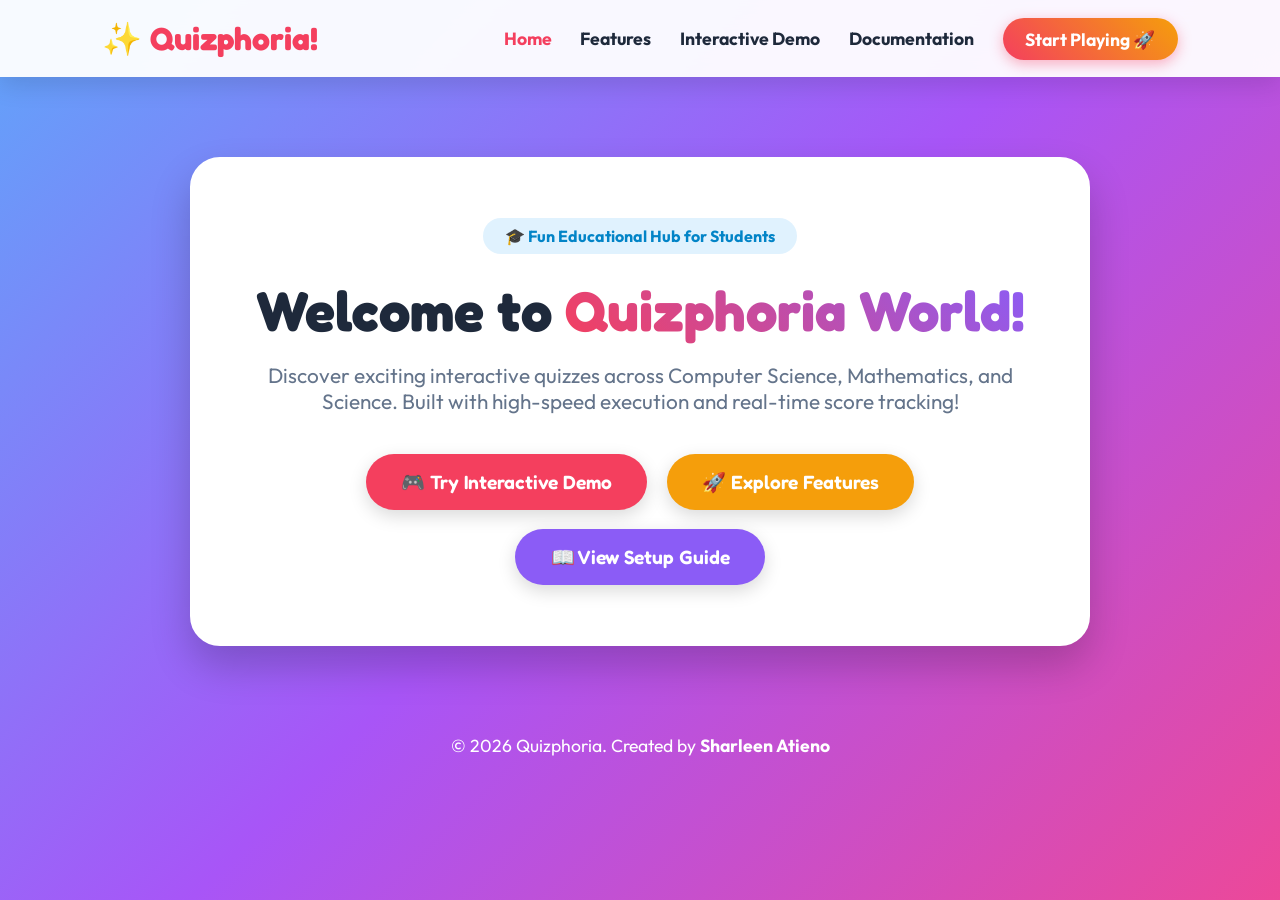
==== commit 1908fa68: "feat: convert site to multi-page application with Science, Math, and CS visual cards" ====
--- a/index.html
+++ b/index.html
@@ -3,106 +3,39 @@
 <head>
   <meta charset="UTF-8">
   <meta name="viewport" content="width=device-width, initial-scale=1.0">
-  <title>Quizphoria Learning Hub | Wonder World</title>
+  <title>Quizphoria | Supercharging Student Learning</title>
   <link rel="stylesheet" href="style.css">
-  <link href="https://fonts.googleapis.com/css2?family=Fredoka:wght@400;600;700&family=Nunito:wght@700;900&display=swap" rel="stylesheet">
 </head>
 <body>
 
-  <!-- Animated Floating Coding Elements in Background -->
-  <div class="floating-bg">
-    <div class="floating-item item-1">💻</div>
-    <div class="floating-item item-2">🖥️</div>
-    <div class="floating-item item-3">⚡</div>
-    <div class="floating-item item-4">&lt;/&gt;</div>
-    <div class="floating-item item-5">🚀</div>
-    <div class="floating-item item-6">🤖</div>
-    <div class="floating-item item-7">⌨️</div>
-    <div class="floating-item item-8">💡</div>
-  </div>
-
-  <!-- Colorful Navigation -->
   <nav class="navbar">
-    <div class="logo">✨ Quizphoria!</div>
+    <a href="index.html" class="logo">✨ Quizphoria!</a>
     <ul class="nav-links">
-      <li><a href="#hero">Home</a></li>
-      <li><a href="#alphabet">A-Z Fun</a></li>
-      <li><a href="#quiz">Play Quiz</a></li>
-      <li><button onclick="scrollToSection('quiz')" class="nav-btn">Start Learning 🚀</button></li>
+      <li><a href="index.html" class="active">Home</a></li>
+      <li><a href="features.html">Features</a></li>
+      <li><a href="demo.html">Interactive Demo</a></li>
+      <li><a href="docs.html">Documentation</a></li>
+      <li><a href="demo.html" class="btn-nav">Start Playing 🚀</a></li>
     </ul>
   </nav>
 
-  <!-- Big Magical Hero Section -->
-  <header class="hero" id="hero">
+  <header class="hero">
     <div class="hero-card">
-      <div class="hero-badge">🎮 Learn, Play & Code!</div>
-      <h1>Welcome to <span class="sparkle-text">Quizphoria!</span></h1>
-      <p>Explore coding, master the alphabet, and test your superpower brain with fun interactive quizzes!</p>
+      <span class="hero-badge">🎓 Fun Educational Hub for Students</span>
+      <h1>Welcome to <span class="sparkle">Quizphoria World!</span></h1>
+      <p>Discover exciting interactive quizzes across Computer Science, Mathematics, and Science. Built with high-speed execution and real-time score tracking!</p>
       
-      <div class="hero-actions">
-        <button onclick="scrollToSection('alphabet')" class="action-btn btn-yellow">
-          <span class="btn-icon">🔤</span> Let's Learn ABCs!
-        </button>
-        <button onclick="scrollToSection('quiz')" class="action-btn btn-green">
-          <span class="btn-icon">🎮</span> Start Learning Now!
-        </button>
+      <div class="btn-group">
+        <a href="demo.html" class="btn btn-pink">🎮 Try Interactive Demo</a>
+        <a href="features.html" class="btn btn-yellow">🚀 Explore Features</a>
+        <a href="docs.html" class="btn btn-purple">📖 View Setup Guide</a>
       </div>
     </div>
   </header>
 
-  <!-- Interactive A-Z Alphabet Explorer Section -->
-  <section class="section" id="alphabet">
-    <div class="section-header">
-      <h2>🔤 The Magic A-Z Playground</h2>
-      <p>Click on any letter to discover coding and computer words!</p>
-    </div>
-    
-    <div class="alphabet-grid" id="alphabet-grid">
-      <!-- Letters A-Z will be dynamically generated by JS -->
-    </div>
-
-    <!-- Interactive Letter Popup Display -->
-    <div class="alphabet-display-card" id="alphabet-card">
-      <div class="display-letter" id="card-letter">A</div>
-      <div class="display-info">
-        <h3 id="card-word">Click a letter above!</h3>
-        <p id="card-desc">Discover fun words from A to Z.</p>
-      </div>
-    </div>
-  </section>
-
-  <!-- Live Playful Quiz Section -->
-  <section class="section" id="quiz">
-    <div class="section-header">
-      <h2>🧠 Quizphoria Brain Challenge</h2>
-      <p>Show off your knowledge and win points!</p>
-    </div>
-
-    <div class="quiz-box">
-      <div id="quiz-playable">
-        <div class="quiz-top">
-          <span id="q-num" class="quiz-badge">Question 1 of 3</span>
-          <span id="score-num" class="quiz-badge score-badge">Score: 0 ⭐</span>
-        </div>
-        <h3 id="q-text" class="question-title">Loading your question...</h3>
-        <div id="options-grid" class="options-container"></div>
-        <button id="next-btn" class="action-btn btn-yellow" style="display: none; margin-top: 2rem;">Next Question ➔</button>
-      </div>
-
-      <div id="quiz-finished" style="display: none; text-align: center;">
-        <div style="font-size: 4rem;">🏆</div>
-        <h3>Super Job! You Finished!</h3>
-        <p id="final-score-text" class="final-score"></p>
-        <button onclick="resetQuiz()" class="action-btn btn-green">Play Again 🔄</button>
-      </div>
-    </div>
-  </section>
-
   <footer class="footer">
-    <p>Made with ❤️ for young coders by <strong>Sharleen Atieno</strong></p>
+    <p>&copy; 2026 Quizphoria. Created by <strong>Sharleen Atieno</strong></p>
   </footer>
 
-  <script src="script.js"></script>
 </body>
 </html>
-
--- a/style.css
+++ b/style.css
@@ -1,12 +1,17 @@
+@import url('https://fonts.googleapis.com/css2?family=Fredoka:wght@400;600;700&family=Outfit:wght@500;700;800&display=swap');
+
 :root {
-  --bg-gradient: linear-gradient(135deg, #2b1055 0%, #7597de 100%);
-  --card-bg: rgba(255, 255, 255, 0.95);
-  --primary-pink: #ff477e;
-  --primary-yellow: #ffb703;
-  --primary-green: #06d6a0;
-  --primary-blue: #118ab2;
-  --text-dark: #1d3557;
-  --font-fun: 'Fredoka', 'Nunito', sans-serif;
+  --bg-gradient: linear-gradient(135deg, #60a5fa 0%, #a855f7 50%, #ec4899 100%);
+  --nav-bg: rgba(255, 255, 255, 0.95);
+  --card-bg: #ffffff;
+  --text-main: #1e293b;
+  --text-muted: #64748b;
+  --primary-pink: #f43f5e;
+  --primary-purple: #8b5cf6;
+  --primary-yellow: #f59e0b;
+  --primary-green: #10b981;
+  --primary-blue: #06b6d4;
+  --radius: 20px;
 }
 
 * {
@@ -17,274 +22,229 @@
 
 body {
   background: var(--bg-gradient);
-  font-family: var(--font-fun);
-  color: var(--text-dark);
+  font-family: 'Outfit', sans-serif;
+  color: var(--text-main);
   min-height: 100vh;
-  overflow-x: hidden;
   position: relative;
 }
 
-/* --- FLOATING COMPUTERS & CODING BACKGROUND --- */
-.floating-bg {
-  position: fixed;
-  top: 0;
-  left: 0;
-  width: 100%;
-  height: 100%;
-  pointer-events: none;
-  z-index: 0;
-}
-
-.floating-item {
-  position: absolute;
-  font-size: 2.5rem;
-  opacity: 0.7;
-  animation: floatAround 12s infinite ease-in-out alternate;
-}
-
-.item-1 { top: 10%; left: 8%; animation-delay: 0s; }
-.item-2 { top: 20%; right: 10%; animation-delay: 2s; }
-.item-3 { top: 60%; left: 5%; animation-delay: 4s; }
-.item-4 { top: 75%; right: 12%; animation-delay: 1s; }
-.item-5 { top: 40%; left: 85%; animation-delay: 3s; }
-.item-6 { top: 85%; left: 45%; animation-delay: 5s; }
-.item-7 { top: 15%; left: 50%; animation-delay: 2.5s; }
-.item-8 { top: 50%; left: 15%; animation-delay: 3.5s; }
-
-@keyframes floatAround {
-  0% { transform: translateY(0px) rotate(0deg) scale(1); }
-  50% { transform: translateY(-35px) rotate(15deg) scale(1.15); }
-  100% { transform: translateY(20px) rotate(-10deg) scale(0.95); }
-}
-
-/* --- NAVBAR --- */
+/* --- NAVBAR WITH REAL MULTI-PAGE LINKS --- */
 .navbar {
   display: flex;
   justify-content: space-between;
   align-items: center;
   padding: 1.2rem 8%;
-  background: rgba(255, 255, 255, 0.9);
-  backdrop-filter: blur(10px);
+  background: var(--nav-bg);
+  backdrop-filter: blur(12px);
   position: sticky;
   top: 0;
   z-index: 100;
-  box-shadow: 0 8px 20px rgba(0,0,0,0.15);
+  box-shadow: 0 8px 24px rgba(0,0,0,0.12);
 }
 
 .logo {
+  font-family: 'Fredoka', sans-serif;
   font-size: 2rem;
   font-weight: 700;
   color: var(--primary-pink);
+  text-decoration: none;
 }
 
 .nav-links {
   display: flex;
   list-style: none;
-  gap: 2rem;
+  gap: 1.8rem;
   align-items: center;
 }
 
 .nav-links a {
   text-decoration: none;
-  color: var(--text-dark);
-  font-size: 1.2rem;
-  font-weight: 700;
-  transition: transform 0.2s;
-}
-
-.nav-links a:hover {
-  transform: scale(1.1);
+  color: var(--text-main);
+  font-weight: 700;
+  font-size: 1.1rem;
+  transition: transform 0.2s, color 0.2s;
+}
+
+.nav-links a:hover, .nav-links a.active {
   color: var(--primary-pink);
-}
-
-.nav-btn {
-  background: var(--primary-pink);
-  color: white;
-  border: none;
+  transform: translateY(-2px);
+}
+
+.btn-nav {
+  background: linear-gradient(45deg, var(--primary-pink), var(--primary-yellow));
+  color: white !important;
   padding: 0.6rem 1.4rem;
-  font-size: 1.1rem;
-  font-family: var(--font-fun);
-  font-weight: 700;
-  border-radius: 50px;
-  cursor: pointer;
-  box-shadow: 0 4px 12px rgba(255, 71, 126, 0.4);
-  transition: transform 0.2s;
-}
-
-.nav-btn:hover {
-  transform: scale(1.08);
+  border-radius: 50px;
+  box-shadow: 0 4px 14px rgba(244, 63, 94, 0.4);
 }
 
 /* --- HERO SECTION --- */
 .hero {
   padding: 5rem 8% 3rem;
+  text-align: center;
   display: flex;
   justify-content: center;
-  position: relative;
-  z-index: 1;
 }
 
 .hero-card {
   background: var(--card-bg);
   border-radius: 30px;
   padding: 3.5rem 2.5rem;
-  max-width: 850px;
-  text-align: center;
-  box-shadow: 0 15px 35px rgba(0,0,0,0.25);
-  border: 6px solid #fff;
+  max-width: 900px;
+  box-shadow: 0 20px 40px rgba(0,0,0,0.2);
+  border: 5px solid #ffffff;
 }
 
 .hero-badge {
   display: inline-block;
-  background: var(--primary-blue);
-  color: white;
-  padding: 0.5rem 1.5rem;
-  border-radius: 50px;
-  font-size: 1.1rem;
+  background: #e0f2fe;
+  color: #0284c7;
+  padding: 0.5rem 1.4rem;
+  border-radius: 50px;
+  font-weight: 700;
+  font-size: 1rem;
   margin-bottom: 1.5rem;
 }
 
 .hero h1 {
+  font-family: 'Fredoka', sans-serif;
   font-size: 3.5rem;
-  line-height: 1.1;
-  margin-bottom: 1rem;
-}
-
-.sparkle-text {
+  line-height: 1.15;
+  margin-bottom: 1.2rem;
+}
+
+.sparkle {
   color: var(--primary-pink);
-  background: linear-gradient(45deg, #ff477e, #ffb703);
+  background: linear-gradient(45deg, var(--primary-pink), var(--primary-purple));
   -webkit-background-clip: text;
   -webkit-text-fill-color: transparent;
 }
 
 .hero p {
-  font-size: 1.35rem;
-  color: #4a5568;
+  font-size: 1.3rem;
+  color: var(--text-muted);
   margin-bottom: 2.5rem;
 }
 
-.hero-actions {
-  display: flex;
-  gap: 1.5rem;
+.btn-group {
+  display: flex;
+  gap: 1.2rem;
   justify-content: center;
   flex-wrap: wrap;
 }
 
-.action-btn {
-  padding: 1rem 2rem;
-  border-radius: 50px;
-  border: none;
-  font-size: 1.25rem;
-  font-family: var(--font-fun);
-  font-weight: 700;
-  cursor: pointer;
-  transition: all 0.2s ease-in-out;
-  box-shadow: 0 6px 16px rgba(0,0,0,0.2);
+.btn {
+  padding: 1rem 2.2rem;
+  border-radius: 50px;
+  text-decoration: none;
+  font-family: 'Fredoka', sans-serif;
+  font-size: 1.2rem;
+  font-weight: 600;
+  transition: all 0.25s ease;
   display: inline-flex;
   align-items: center;
-  gap: 0.6rem;
-}
-
-.action-btn:hover {
-  transform: translateY(-4px) scale(1.05);
-}
-
-.btn-yellow { background: var(--primary-yellow); color: #000; }
-.btn-green { background: var(--primary-green); color: #fff; }
-
-/* --- SECTIONS --- */
-.section {
+  gap: 0.5rem;
+  box-shadow: 0 6px 18px rgba(0,0,0,0.15);
+}
+
+.btn-pink { background: var(--primary-pink); color: white; }
+.btn-yellow { background: var(--primary-yellow); color: white; }
+.btn-purple { background: var(--primary-purple); color: white; }
+
+.btn:hover {
+  transform: translateY(-4px) scale(1.04);
+}
+
+/* --- FEATURE CARDS WITH IMAGES (SCIENCE, MATH, COMPUTERS) --- */
+.page-container {
   padding: 4rem 8%;
-  position: relative;
-  z-index: 1;
-  max-width: 1100px;
+  max-width: 1200px;
   margin: 0 auto;
 }
 
-.section-header {
+.page-header {
   text-align: center;
   color: white;
-  margin-bottom: 2.5rem;
-}
-
-.section-header h2 {
-  font-size: 2.8rem;
-  text-shadow: 2px 2px 8px rgba(0,0,0,0.3);
-}
-
-.section-header p {
-  font-size: 1.3rem;
-}
-
-/* --- ALPHABET GRID --- */
-.alphabet-grid {
+  margin-bottom: 3.5rem;
+}
+
+.page-header h1 {
+  font-family: 'Fredoka', sans-serif;
+  font-size: 3.2rem;
+  text-shadow: 0 4px 12px rgba(0,0,0,0.25);
+}
+
+.page-header p {
+  font-size: 1.4rem;
+  opacity: 0.95;
+}
+
+.feature-grid {
   display: grid;
-  grid-template-columns: repeat(auto-fit, minmax(60px, 1fr));
-  gap: 0.8rem;
-  margin-bottom: 2rem;
-}
-
-.letter-btn {
-  background: white;
-  border: 3px solid var(--primary-blue);
-  color: var(--primary-pink);
-  font-family: var(--font-fun);
-  font-size: 1.8rem;
-  font-weight: 700;
-  padding: 0.8rem 0;
-  border-radius: 16px;
-  cursor: pointer;
-  box-shadow: 0 4px 10px rgba(0,0,0,0.15);
-  transition: all 0.2s;
-}
-
-.letter-btn:hover {
-  background: var(--primary-yellow);
-  color: black;
-  transform: scale(1.15) rotate(-5deg);
-}
-
-.alphabet-display-card {
-  background: white;
-  border-radius: 24px;
+  grid-template-columns: repeat(auto-fit, minmax(320px, 1fr));
+  gap: 2.5rem;
+}
+
+.feature-card {
+  background: var(--card-bg);
+  border-radius: var(--radius);
+  overflow: hidden;
+  box-shadow: 0 15px 30px rgba(0,0,0,0.15);
+  transition: transform 0.3s ease;
+  display: flex;
+  flex-direction: column;
+}
+
+.feature-card:hover {
+  transform: translateY(-10px);
+}
+
+.feature-img {
+  width: 100%;
+  height: 220px;
+  object-fit: cover;
+}
+
+.feature-content {
   padding: 2rem;
-  display: flex;
-  align-items: center;
-  gap: 2rem;
-  box-shadow: 0 10px 25px rgba(0,0,0,0.2);
-  border: 4px solid var(--primary-yellow);
-}
-
-.display-letter {
-  font-size: 4.5rem;
-  font-weight: 900;
-  color: var(--primary-pink);
-  background: #ffe5ec;
-  width: 100px;
-  height: 100px;
-  display: flex;
-  align-items: center;
-  justify-content: center;
-  border-radius: 20px;
-}
-
-.display-info h3 {
-  font-size: 2rem;
-  color: var(--primary-blue);
-}
-
-.display-info p {
-  font-size: 1.2rem;
-  color: #4a5568;
-}
-
-/* --- QUIZ BOX --- */
-.quiz-box {
+  flex-grow: 1;
+}
+
+.feature-tag {
+  display: inline-block;
+  padding: 0.35rem 0.9rem;
+  border-radius: 50px;
+  font-size: 0.85rem;
+  font-weight: 800;
+  text-transform: uppercase;
+  margin-bottom: 1rem;
+}
+
+.tag-science { background: #dcfce7; color: #15803d; }
+.tag-math { background: #fef3c7; color: #b45309; }
+.tag-tech { background: #e0e7ff; color: #4338ca; }
+
+.feature-content h3 {
+  font-family: 'Fredoka', sans-serif;
+  font-size: 1.7rem;
+  margin-bottom: 0.8rem;
+}
+
+.feature-content p {
+  color: var(--text-muted);
+  font-size: 1.05rem;
+  line-height: 1.6;
+}
+
+/* --- QUIZ CONTAINER --- */
+.quiz-wrapper {
   background: white;
   border-radius: 30px;
-  padding: 3rem 2rem;
-  box-shadow: 0 15px 30px rgba(0,0,0,0.2);
-  border: 5px solid var(--primary-green);
+  padding: 3rem 2.5rem;
+  max-width: 750px;
+  margin: 0 auto;
+  box-shadow: 0 20px 40px rgba(0,0,0,0.2);
+  border: 6px solid #fff;
 }
 
 .quiz-top {
@@ -293,36 +253,32 @@
   margin-bottom: 1.5rem;
 }
 
-.quiz-badge {
-  background: var(--primary-blue);
-  color: white;
-  padding: 0.4rem 1rem;
-  border-radius: 20px;
-  font-size: 1rem;
-}
-
-.score-badge {
-  background: var(--primary-yellow);
-  color: black;
-}
-
-.question-title {
+.pill {
+  background: #f1f5f9;
+  padding: 0.5rem 1.2rem;
+  border-radius: 50px;
+  font-weight: 700;
+  color: var(--primary-purple);
+}
+
+.question-text {
+  font-family: 'Fredoka', sans-serif;
   font-size: 1.8rem;
   margin-bottom: 2rem;
 }
 
-.options-container {
+.options-list {
   display: grid;
-  gap: 1rem;
+  gap: 1.2rem;
 }
 
 .opt-btn {
-  background: #f8f9fa;
-  border: 3px solid #e9ecef;
+  background: #f8fafc;
+  border: 3px solid #e2e8f0;
   border-radius: 16px;
   padding: 1.2rem;
   font-size: 1.2rem;
-  font-family: var(--font-fun);
+  font-family: 'Outfit', sans-serif;
   font-weight: 700;
   text-align: left;
   cursor: pointer;
@@ -331,28 +287,17 @@
 
 .opt-btn:hover:not([disabled]) {
   border-color: var(--primary-pink);
-  background: #ffe5ec;
-  transform: scale(1.02);
-}
-
-.opt-btn.correct {
-  background: #d4edda !important;
-  border-color: var(--primary-green) !important;
-  color: #155724;
-}
-
-.opt-btn.incorrect {
-  background: #f8d7da !important;
-  border-color: var(--primary-pink) !important;
-  color: #721c24;
-}
-
+  background: #fff1f2;
+}
+
+.opt-btn.correct { background: #dcfce7 !important; border-color: var(--primary-green) !important; color: #15803d; }
+.opt-btn.incorrect { background: #ffe4e6 !important; border-color: var(--primary-pink) !important; color: #9f1239; }
+
+/* --- FOOTER --- */
 .footer {
   text-align: center;
-  padding: 2rem;
+  padding: 2.5rem;
   color: white;
   font-size: 1.1rem;
-  position: relative;
-  z-index: 1;
-}
-
+}
+
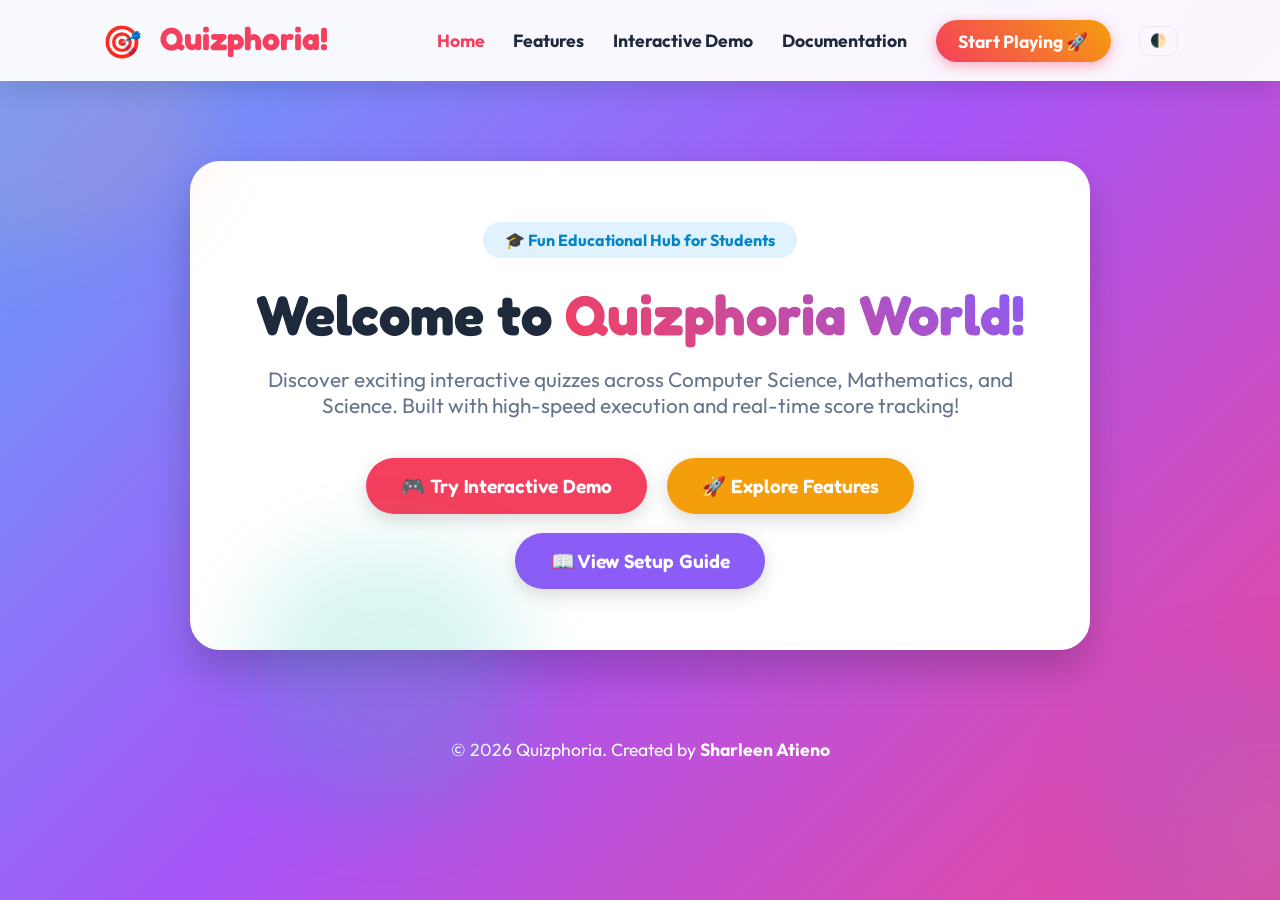
==== commit 5646482d: "Add latest updates to quizphoria" ====
--- a/index.html
+++ b/index.html
@@ -9,13 +9,14 @@
 <body>
 
   <nav class="navbar">
-    <a href="index.html" class="logo">✨ Quizphoria!</a>
+    <a href="index.html" class="logo"><span class="mascot">🎯</span> Quizphoria!</a>
     <ul class="nav-links">
       <li><a href="index.html" class="active">Home</a></li>
       <li><a href="features.html">Features</a></li>
       <li><a href="demo.html">Interactive Demo</a></li>
       <li><a href="docs.html">Documentation</a></li>
       <li><a href="demo.html" class="btn-nav">Start Playing 🚀</a></li>
+      <li><button class="theme-toggle-btn theme-toggle" title="Toggle theme">🌓</button></li>
     </ul>
   </nav>
 
@@ -37,5 +38,6 @@
     <p>&copy; 2026 Quizphoria. Created by <strong>Sharleen Atieno</strong></p>
   </footer>
 
+  <script src="ui.js"></script>
 </body>
 </html>
--- a/style.css
+++ b/style.css
@@ -28,6 +28,37 @@
   position: relative;
 }
 
+/* Unique animated background shapes */
+.bg-shapes {
+  position: fixed;
+  left: 0; top: 0; right: 0; bottom: 0;
+  z-index: 0;
+  pointer-events: none;
+  overflow: hidden;
+}
+.bg-shapes .shape {
+  position: absolute;
+  width: 320px; height: 320px; border-radius: 40%;
+  filter: blur(40px); opacity: 0.18; transform: translate3d(0,0,0);
+  animation: floaty 12s ease-in-out infinite;
+}
+.bg-shapes .shape.s1 { left: -120px; top: -80px; background: radial-gradient(circle,#ff80bf,#ffb86b); animation-delay: 0s; }
+.bg-shapes .shape.s2 { right: -140px; bottom: -90px; background: radial-gradient(circle,#60a5fa,#7c3aed); animation-delay: 2s; }
+.bg-shapes .shape.s3 { left: 20%; bottom: 10%; background: radial-gradient(circle,#34d399,#06b6d4); width:260px;height:260px; animation-delay: 4s; }
+
+/* Dark theme overrides */
+.dark {
+  --nav-bg: rgba(8,10,22,0.85);
+  --card-bg: #0b1020;
+  --text-main: #e6eef8;
+  --text-muted: #9fb2c8;
+}
+
+/* Navbar mascot and toggle */
+.mascot { width:40px; height:40px; display:inline-block; vertical-align:middle; margin-right:0.6rem; }
+.theme-toggle { background:transparent; border:1px solid rgba(0,0,0,0.06); padding:0.4rem 0.6rem; border-radius:10px; cursor:pointer; }
+.theme-toggle:hover { transform: translateY(-2px); }
+
 /* --- NAVBAR WITH REAL MULTI-PAGE LINKS --- */
 .navbar {
   display: flex;
@@ -236,6 +267,47 @@
   line-height: 1.6;
 }
 
+/* --- Animations & Visuals --- */
+@keyframes floaty {
+  0% { transform: translateY(0px); }
+  50% { transform: translateY(-10px); }
+  100% { transform: translateY(0px); }
+}
+
+@keyframes pulse {
+  0% { transform: scale(1); }
+  50% { transform: scale(1.03); }
+  100% { transform: scale(1); }
+}
+
+.feature-card { transform-origin: center; }
+.feature-card:hover { animation: floaty 4s ease-in-out infinite, pulse 1.2s ease-in-out; }
+.feature-img { transition: transform 0.6s ease, filter 0.6s ease; }
+.feature-card:hover .feature-img { transform: scale(1.06) rotate(-1deg); filter: brightness(1.05); }
+
+/* --- Demo additions --- */
+.progress-bar {
+  width: 100%;
+  height: 12px;
+  background: #f1f5f9;
+  border-radius: 999px;
+  overflow: hidden;
+  margin-bottom: 1rem;
+  box-shadow: inset 0 1px 3px rgba(0,0,0,0.06);
+}
+.progress-fill {
+  height: 100%;
+  width: 0%;
+  background: linear-gradient(90deg, var(--primary-pink), var(--primary-yellow));
+  transition: width 300ms ease;
+}
+
+#confetti-canvas { position: fixed; left: 0; top: 0; width: 100%; height: 100%; pointer-events: none; z-index: 2000; }
+
+/* Docs interactive boxes */
+.api-box { background: linear-gradient(180deg,#fff,#fbfbff); border-radius:12px; padding:1rem; box-shadow: 0 10px 30px rgba(2,6,23,0.08); }
+
+
 /* --- QUIZ CONTAINER --- */
 .quiz-wrapper {
   background: white;
@@ -247,6 +319,22 @@
   border: 6px solid #fff;
 }
 
+/* Category and input styling inside quiz wrapper */
+#category-select, #player-name {
+  font-size: 1rem;
+}
+
+/* Leaderboard box */
+#leaderboard {
+  background: linear-gradient(180deg, #ffffff, #f8fafc);
+  border-radius: 12px;
+  padding: 1rem 1.2rem;
+  box-shadow: 0 8px 20px rgba(0,0,0,0.08);
+}
+
+.btn-purple { background: var(--primary-purple); color: white; }
+
+
 .quiz-top {
   display: flex;
   justify-content: space-between;
